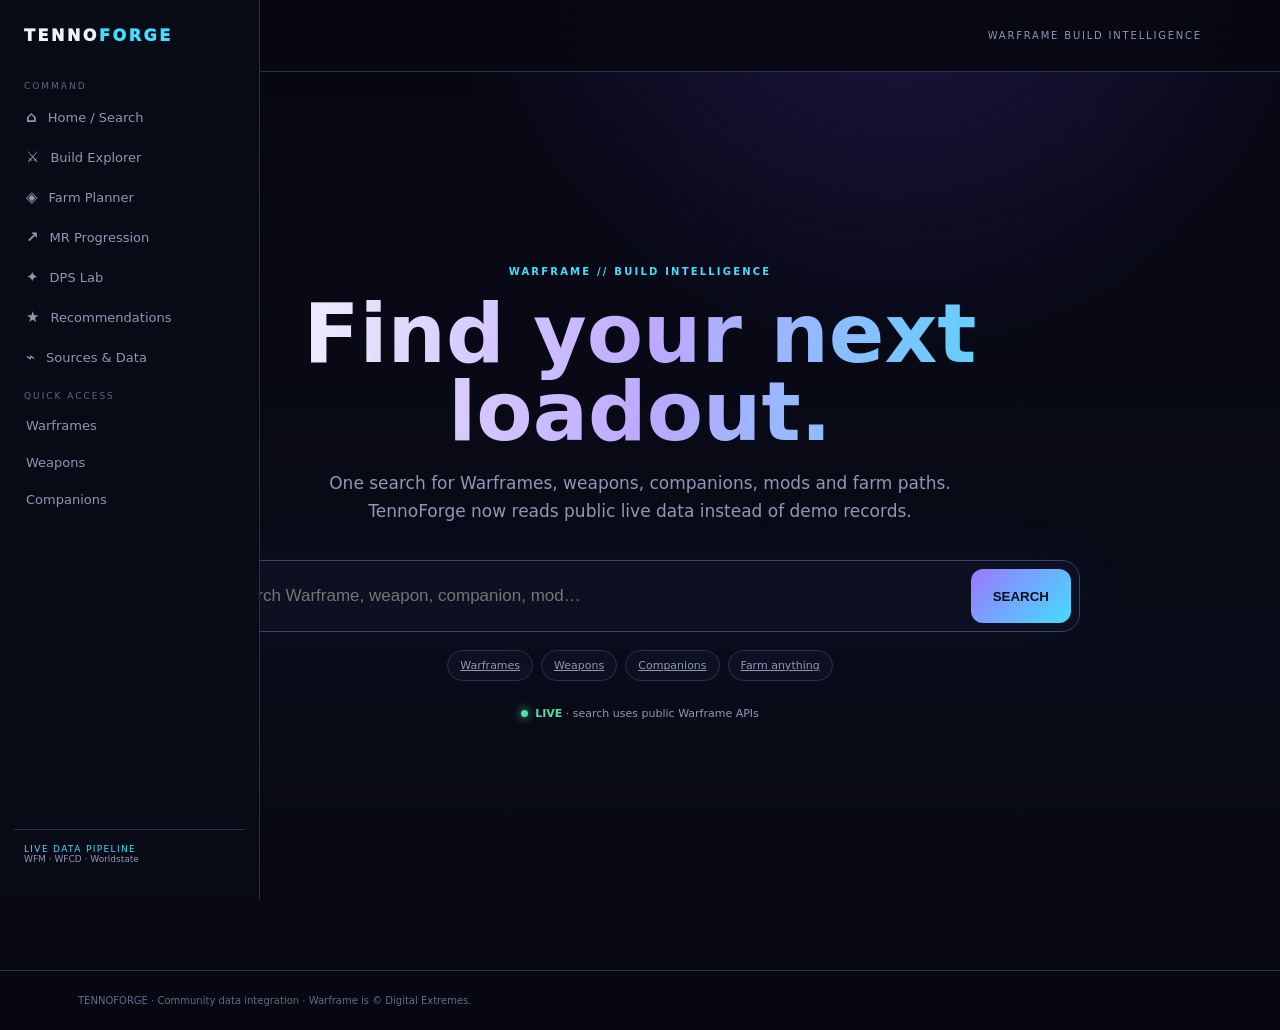
==== index.html @ 79ff18f7 "initial" ====
<!doctype html><html lang="en"><head><meta charset="utf-8"><meta name="viewport" content="width=device-width,initial-scale=1,viewport-fit=cover"><meta name="theme-color" content="#060711"><title>TennoForge</title><link rel="stylesheet" href="/css/style.css"></head><body><button class="menuBtn" id="menuBtn">☰</button><aside class="sidebar" id="sidebar"><div class="sideLogo">TENNO<span>FORGE</span></div><div class="sideLabel">COMMAND</div><a class="sideLink" href="/"><b>⌂</b> Home / Search</a><a class="sideLink" href="/builds.html"><b>⚔</b> Build Explorer</a><a class="sideLink" href="/farm.html"><b>◈</b> Farm Planner</a><a class="sideLink" href="/progression.html"><b>↗</b> MR Progression</a><a class="sideLink" href="/dps.html"><b>✦</b> DPS Lab</a><a class="sideLink" href="/recommendations.html"><b>★</b> Recommendations</a><a class="sideLink" href="/sources.html"><b>⌁</b> Sources & Data</a><div class="sideLabel">QUICK ACCESS</div><a class="sideLink" href="/builds.html?type=warframe">Warframes</a><a class="sideLink" href="/builds.html?type=weapon">Weapons</a><a class="sideLink" href="/builds.html?type=companion">Companions</a><div class="sideFooter">LIVE DATA PIPELINE<br><span>WFM · WFCD · Worldstate</span></div></aside><div class="scrim" id="scrim"></div><header class="top"><div class="wrap nav"><div class="logo">TENNO<span>FORGE</span></div><div class="navHint">WARFRAME BUILD INTELLIGENCE</div></div></header><main class="wrap content"><section class="home"><div class="searchShell"><div class="eyebrow">WARFRAME // BUILD INTELLIGENCE</div><h1>Find your next<br>loadout.</h1><p>One search for Warframes, weapons, companions, mods and farm paths. TennoForge now reads public live data instead of demo records.</p><div class="searchBox"><input id="homeSearch" placeholder="Search Warframe, weapon, companion, mod…" autocomplete="off"><button id="goSearch">SEARCH</button></div><div class="quick"><a class="chip" href="/builds.html?type=warframe">Warframes</a><a class="chip" href="/builds.html?type=weapon">Weapons</a><a class="chip" href="/builds.html?type=companion">Companions</a><a class="chip" href="/farm.html">Farm anything</a></div><div class="status" id="homeStatus"><span class="liveDot"></span><strong>LIVE</strong> · search uses public Warframe APIs</div><div id="fallbackLinks" class="fallbackLinks hidden" aria-live="polite"></div>
<div id="searchStatus" class="searchStatus hidden" role="status" aria-live="polite">
<span class="statusDot"></span><span class="statusMessage">Ready</span>
<span class="statusTrack"><span class="statusStep" data-step="connect">API</span><span class="statusStep" data-step="filter">FILTER</span><span class="statusStep" data-step="done">DONE</span></span>
</div>
<div id="homeResults" class="homeResults"></div></div></section></main><footer><div class="wrap">TENNOFORGE · Community data integration · Warframe is © Digital Extremes.</div></footer><script src="/js/app.js"></script></body></html>
---- css/style.css ----
:root{--bg:#060711;--panel:#0d1020;--panel2:#11152a;--line:#293054;--text:#eef1ff;--muted:#8f97b6;--cyan:#43ddff;--violet:#9b78ff;--green:#4ee1a0;--warn:#ffd166;--sidebar:260px}
*{box-sizing:border-box}html{scroll-behavior:smooth}body{margin:0;background:radial-gradient(circle at 70% -10%,#21184b 0,transparent 32%),linear-gradient(180deg,#060711,#090b18 65%,#060711);color:var(--text);font-family:Inter,ui-sans-serif,system-ui,-apple-system,Segoe UI,sans-serif;min-height:100vh}body:before{content:"";position:fixed;inset:0;pointer-events:none;opacity:.25;background-image:linear-gradient(#ffffff06 1px,transparent 1px),linear-gradient(90deg,#ffffff06 1px,transparent 1px);background-size:32px 32px}
a{color:inherit}.wrap{max-width:1180px;margin:auto;padding:0 28px}.top{height:72px;border-bottom:1px solid var(--line);position:sticky;top:0;z-index:15;background:#070812e8;backdrop-filter:blur(18px);left:var(--sidebar)}.nav{height:100%;display:flex;align-items:center;justify-content:space-between}.logo{font-weight:950;letter-spacing:.16em}.logo span,.sideLogo span{color:var(--cyan)}.navHint{font-size:10px;letter-spacing:.18em;color:var(--muted)}
.sidebar{position:fixed;z-index:30;left:0;top:0;bottom:0;width:var(--sidebar);padding:22px 14px;background:#090b16ed;border-right:1px solid var(--line);backdrop-filter:blur(20px);display:flex;flex-direction:column}.sideLogo{font-weight:950;letter-spacing:.16em;padding:4px 10px 22px}.sideLabel{font-size:9px;letter-spacing:.22em;color:#5f6787;margin:14px 10px 6px}.sideLink{display:flex;gap:11px;align-items:center;padding:11px 12px;border-radius:11px;text-decoration:none;color:var(--muted);font-size:13px}.sideLink:hover,.sideLink.active{color:#fff;background:#9b78ff18;box-shadow:inset 2px 0 var(--cyan)}.sideLink b{font-size:15px}.sideFooter{margin-top:auto;border-top:1px solid var(--line);padding:14px 10px;color:var(--cyan);font-size:9px;letter-spacing:.15em}.sideFooter span{color:var(--muted);letter-spacing:0}.menuBtn,.scrim{display:none}
.content{padding-top:42px;padding-bottom:70px}.home{min-height:calc(100vh - 114px);display:flex;align-items:center;justify-content:center}.searchShell{width:min(880px,100%);text-align:center}.eyebrow{font-size:10px;letter-spacing:.22em;color:var(--cyan);font-weight:800}.home h1{font-size:clamp(44px,8vw,82px);line-height:.95;margin:18px 0;background:linear-gradient(100deg,#fff,#bca8ff 52%,var(--cyan));-webkit-background-clip:text;background-clip:text;color:transparent}.home p{max-width:650px;margin:0 auto 34px;color:var(--muted);font-size:17px;line-height:1.7}.searchBox{display:flex;gap:10px;padding:8px;border:1px solid #3a456f;background:#0c1020;border-radius:18px;box-shadow:0 0 60px #43ddff0d}.searchBox input{flex:1;min-width:0;border:0;outline:0;background:transparent;color:#fff;padding:17px 18px;font-size:17px}.searchBox button{border:0;border-radius:12px;padding:0 22px;background:linear-gradient(135deg,var(--violet),var(--cyan));color:#06101a;font-weight:900}.quick{display:flex;justify-content:center;gap:8px;flex-wrap:wrap;margin-top:18px}.chip{border:1px solid var(--line);background:#0c1020;color:var(--muted);padding:8px 12px;border-radius:999px;font-size:11px}.status{margin:26px auto 0;color:var(--muted);font-size:11px}.status strong{color:var(--green)}
.pageHead{padding:28px 0 24px;border-bottom:1px solid var(--line);margin-bottom:22px}.pageHead h1{font-size:42px;margin:8px 0}.pageHead p{color:var(--muted);max-width:720px;line-height:1.6}.toolbar{display:grid;grid-template-columns:2fr repeat(4,1fr);gap:10px;margin-bottom:18px}.input,.select{width:100%;padding:13px 14px;border:1px solid var(--line);border-radius:12px;background:#0c1020;color:#fff;outline:none}.grid{display:grid;grid-template-columns:repeat(3,1fr);gap:14px}.card,.panel{background:linear-gradient(180deg,#101429,#0c1020);border:1px solid var(--line);border-radius:16px;padding:18px}.card h3{font-size:21px;margin:5px 0}.cardtop{display:flex;justify-content:space-between;gap:12px}.type{font-size:9px;text-transform:uppercase;letter-spacing:.2em;color:var(--cyan)}.badge{border:1px solid #6e5bb0;background:#9b78ff18;color:#cbbcff;border-radius:999px;padding:6px 9px;font-size:10px;font-weight:900}.desc{color:var(--muted);line-height:1.5;min-height:48px}.stats{display:grid;grid-template-columns:repeat(3,1fr);gap:7px;margin:14px 0}.stat{border:1px solid var(--line);border-radius:10px;padding:9px}.stat b{display:block}.stat small{color:var(--muted)}.tip{margin-top:12px;padding:11px 12px;border-left:2px solid var(--cyan);background:#43ddff08;color:#b3b9d0;font-size:11px;line-height:1.55}.tip b{color:#fff}.sourceLink{display:inline-block;margin-top:13px;color:var(--cyan);font-size:11px;text-decoration:none}.notice{border:1px solid #5c4b22;background:#ffd1660a;color:#c7bb93;border-radius:12px;padding:12px;font-size:11px}.liveDot{display:inline-block;width:7px;height:7px;border-radius:50%;background:var(--green);box-shadow:0 0 10px var(--green);margin-right:7px}.section{margin-top:42px}.section h2{font-size:34px;margin:0 0 8px}.sub{color:var(--muted);line-height:1.6}.table{width:100%;border-collapse:collapse}.table th,.table td{padding:12px 10px;border-bottom:1px solid var(--line);text-align:left;font-size:12px}.table th{color:var(--muted);font-size:9px;letter-spacing:.16em;text-transform:uppercase}.cards{display:grid;grid-template-columns:repeat(2,1fr);gap:14px}.metric{display:flex;justify-content:space-between;gap:12px;align-items:center}.bar{height:7px;border-radius:99px;background:#222943;overflow:hidden}.bar i{display:block;height:100%;background:linear-gradient(90deg,var(--violet),var(--cyan))}.links{display:flex;gap:10px;flex-wrap:wrap}.linkBtn{border:1px solid var(--line);border-radius:10px;padding:10px 12px;text-decoration:none;color:var(--muted);font-size:11px}.linkBtn:hover{color:#fff;border-color:#59658f}
footer{border-top:1px solid var(--line);padding:24px 0;color:#626b8a;font-size:10px}
@media(max-width:900px){:root{--sidebar:0px}.sidebar{transform:translateX(-105%);transition:.2s;width:280px}.sidebar.open{transform:none}.scrim{display:none;position:fixed;inset:0;background:#000a;z-index:25}.scrim.open{display:block}.menuBtn{display:block;position:fixed;z-index:40;top:15px;left:14px;width:42px;height:42px;border-radius:11px;border:1px solid var(--line);background:#0c1020;color:#fff;font-size:20px}.top{left:0}.nav{justify-content:center}.nav .logo{margin-left:38px}.navHint{display:none}.wrap{padding-left:20px;padding-right:20px}.grid{grid-template-columns:1fr}.toolbar{grid-template-columns:1fr 1fr}.cards{grid-template-columns:1fr}.home{min-height:calc(100vh - 72px);padding-top:30px}.searchBox{flex-direction:column}.searchBox button{height:48px}.home h1{font-size:52px}.home p{font-size:15px}.pageHead h1{font-size:34px}}
@media(max-width:520px){.toolbar{grid-template-columns:1fr}.stats{grid-template-columns:1fr 1fr 1fr}.card{padding:15px}.pageHead{padding-top:12px}}
.homeResults{margin-top:28px;text-align:left}.resultHead{display:flex;justify-content:space-between;color:var(--muted);font-size:10px;letter-spacing:.18em;margin-bottom:10px}.resultHead b{color:var(--cyan)}.homeResultsGrid{display:grid;grid-template-columns:repeat(3,1fr);gap:10px}.resultCard{display:block;text-decoration:none;border:1px solid var(--line);border-radius:14px;padding:15px;background:#0c1020;transition:.18s}.resultCard:hover{border-color:#5f6ba0;transform:translateY(-2px)}.resultCard h3{margin:6px 0 12px;font-size:17px}.resultMeta{display:flex;justify-content:space-between;gap:8px;color:var(--muted);font-size:10px}.resultArrow{margin-top:15px;color:var(--cyan);font-size:9px;letter-spacing:.16em}@media(max-width:700px){.homeResultsGrid{grid-template-columns:1fr 1fr}}@media(max-width:520px){.homeResultsGrid{grid-template-columns:1fr}}

.itemImg{width:72px;height:72px;object-fit:contain;display:block;margin:0 auto 10px;filter:drop-shadow(0 8px 18px #0008)}
.cardImg{width:82px;height:82px;object-fit:contain;display:block;margin:0 auto 8px;filter:drop-shadow(0 8px 18px #0008)}
.cardLinks{display:flex;gap:8px;flex-wrap:wrap}.resultCard{min-height:190px}
.cardLink{display:block;text-decoration:none;color:inherit;cursor:pointer;transition:.18s}.cardLink:hover{border-color:#5f6ba0;transform:translateY(-2px)}
.mrLink{text-decoration:none;color:inherit;cursor:pointer}.mrLink:hover b{color:var(--cyan)}

.liveStatus{font-size:10px;letter-spacing:.08em;color:var(--cyan);opacity:.9}.liveStatus.stale{color:#f5b84b}

.searchStatus{display:flex;align-items:center;gap:10px;min-height:34px;margin:10px 0 4px;padding:8px 11px;border:1px solid var(--line);border-radius:10px;background:#0b0f1ce8;color:var(--muted);font-size:11px;letter-spacing:.03em}
.searchStatus.hidden{display:none}.statusDot{width:8px;height:8px;border-radius:50%;background:#69708e;box-shadow:0 0 0 0 transparent;flex:0 0 auto}
.searchStatus.loading .statusDot{background:var(--cyan);box-shadow:0 0 12px var(--cyan);animation:tfpulse 1s infinite}
.searchStatus.success .statusDot{background:#68f3a4;box-shadow:0 0 9px #68f3a4}
.searchStatus.error .statusDot{background:#ff667e;box-shadow:0 0 9px #ff667e}
.statusTrack{display:inline-flex;gap:5px;margin-left:auto}.statusStep{opacity:.35}.statusStep.on{opacity:1;color:#fff}
@keyframes tfpulse{0%,100%{opacity:.45;transform:scale(.85)}50%{opacity:1;transform:scale(1.15)}}

.fallbackLinks{margin:12px 0;padding:12px;border:1px solid #8b7134;border-radius:12px;background:#17130b;display:flex;flex-wrap:wrap;gap:8px;align-items:center}.fallbackLinks.hidden{display:none}.fallbackTitle{width:100%;font-size:11px;color:#d9c78b}.fallbackLinks a{padding:7px 10px;border:1px solid #8b7134;border-radius:9px;color:#f2df9b;text-decoration:none;font-size:11px}
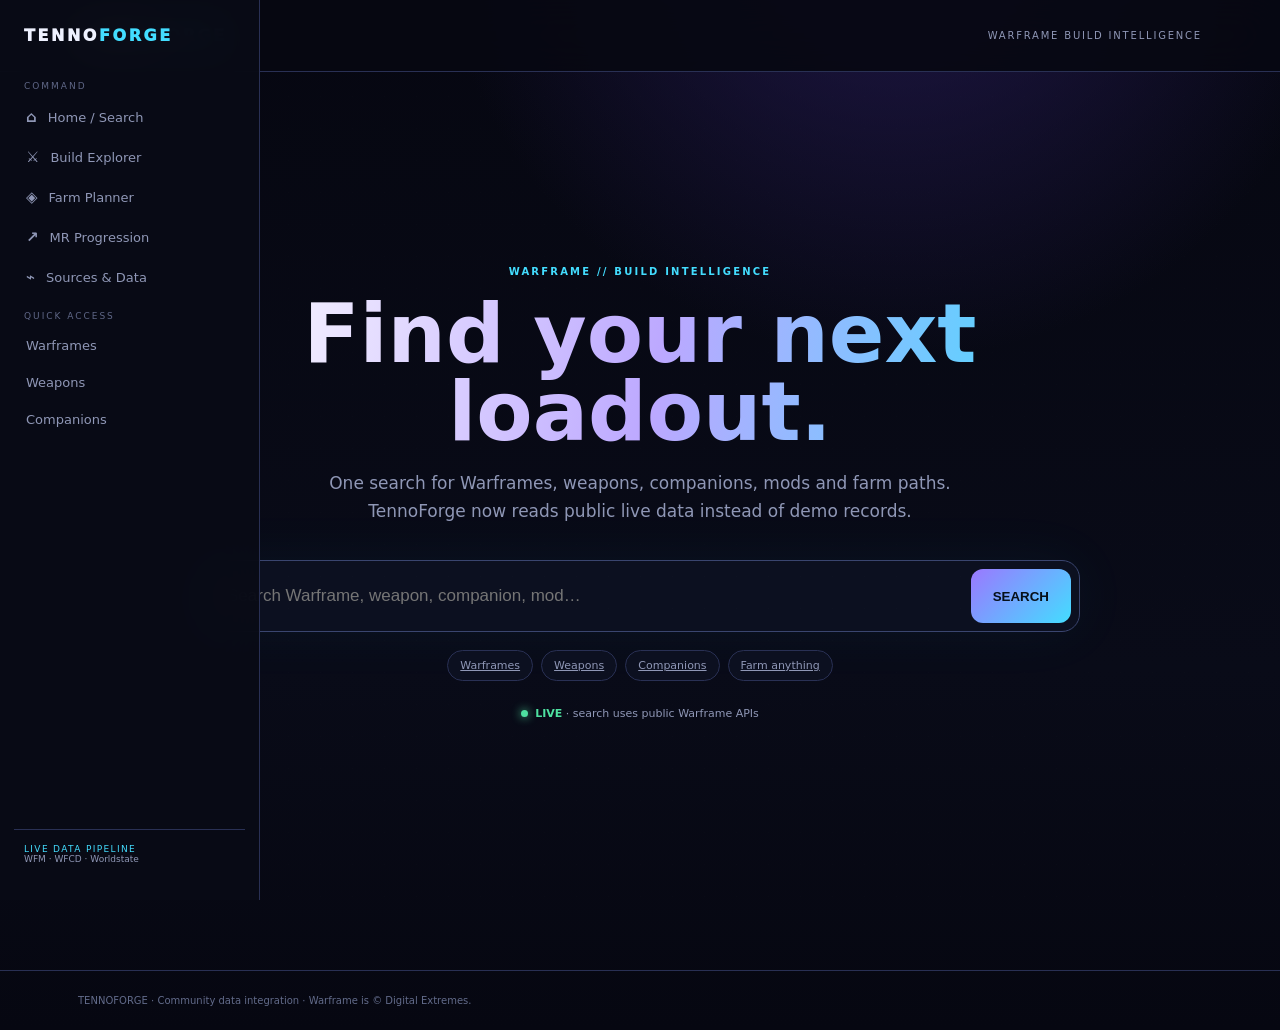
==== commit 5307f1dd: "Revamp search reliability and filtering, remove DPS Lab and Build Recommender" ====
--- a/index.html
+++ b/index.html
@@ -1,4 +1,4 @@
-<!doctype html><html lang="en"><head><meta charset="utf-8"><meta name="viewport" content="width=device-width,initial-scale=1,viewport-fit=cover"><meta name="theme-color" content="#060711"><title>TennoForge</title><link rel="stylesheet" href="/css/style.css"></head><body><button class="menuBtn" id="menuBtn">☰</button><aside class="sidebar" id="sidebar"><div class="sideLogo">TENNO<span>FORGE</span></div><div class="sideLabel">COMMAND</div><a class="sideLink" href="/"><b>⌂</b> Home / Search</a><a class="sideLink" href="/builds.html"><b>⚔</b> Build Explorer</a><a class="sideLink" href="/farm.html"><b>◈</b> Farm Planner</a><a class="sideLink" href="/progression.html"><b>↗</b> MR Progression</a><a class="sideLink" href="/dps.html"><b>✦</b> DPS Lab</a><a class="sideLink" href="/recommendations.html"><b>★</b> Recommendations</a><a class="sideLink" href="/sources.html"><b>⌁</b> Sources & Data</a><div class="sideLabel">QUICK ACCESS</div><a class="sideLink" href="/builds.html?type=warframe">Warframes</a><a class="sideLink" href="/builds.html?type=weapon">Weapons</a><a class="sideLink" href="/builds.html?type=companion">Companions</a><div class="sideFooter">LIVE DATA PIPELINE<br><span>WFM · WFCD · Worldstate</span></div></aside><div class="scrim" id="scrim"></div><header class="top"><div class="wrap nav"><div class="logo">TENNO<span>FORGE</span></div><div class="navHint">WARFRAME BUILD INTELLIGENCE</div></div></header><main class="wrap content"><section class="home"><div class="searchShell"><div class="eyebrow">WARFRAME // BUILD INTELLIGENCE</div><h1>Find your next<br>loadout.</h1><p>One search for Warframes, weapons, companions, mods and farm paths. TennoForge now reads public live data instead of demo records.</p><div class="searchBox"><input id="homeSearch" placeholder="Search Warframe, weapon, companion, mod…" autocomplete="off"><button id="goSearch">SEARCH</button></div><div class="quick"><a class="chip" href="/builds.html?type=warframe">Warframes</a><a class="chip" href="/builds.html?type=weapon">Weapons</a><a class="chip" href="/builds.html?type=companion">Companions</a><a class="chip" href="/farm.html">Farm anything</a></div><div class="status" id="homeStatus"><span class="liveDot"></span><strong>LIVE</strong> · search uses public Warframe APIs</div><div id="fallbackLinks" class="fallbackLinks hidden" aria-live="polite"></div>
+<!doctype html><html lang="en"><head><meta charset="utf-8"><meta name="viewport" content="width=device-width,initial-scale=1,viewport-fit=cover"><meta name="theme-color" content="#060711"><title>TennoForge</title><link rel="stylesheet" href="/css/style.css"></head><body><button class="menuBtn" id="menuBtn">☰</button><aside class="sidebar" id="sidebar"><div class="sideLogo">TENNO<span>FORGE</span></div><div class="sideLabel">COMMAND</div><a class="sideLink" href="/"><b>⌂</b> Home / Search</a><a class="sideLink" href="/builds.html"><b>⚔</b> Build Explorer</a><a class="sideLink" href="/farm.html"><b>◈</b> Farm Planner</a><a class="sideLink" href="/progression.html"><b>↗</b> MR Progression</a><a class="sideLink" href="/sources.html"><b>⌁</b> Sources & Data</a><div class="sideLabel">QUICK ACCESS</div><a class="sideLink" href="/builds.html?type=warframe">Warframes</a><a class="sideLink" href="/builds.html?type=weapon">Weapons</a><a class="sideLink" href="/builds.html?type=companion">Companions</a><div class="sideFooter">LIVE DATA PIPELINE<br><span>WFM · WFCD · Worldstate</span></div></aside><div class="scrim" id="scrim"></div><header class="top"><div class="wrap nav"><div class="logo">TENNO<span>FORGE</span></div><div class="navHint">WARFRAME BUILD INTELLIGENCE</div></div></header><main class="wrap content"><section class="home"><div class="searchShell"><div class="eyebrow">WARFRAME // BUILD INTELLIGENCE</div><h1>Find your next<br>loadout.</h1><p>One search for Warframes, weapons, companions, mods and farm paths. TennoForge now reads public live data instead of demo records.</p><div class="searchBox"><input id="homeSearch" placeholder="Search Warframe, weapon, companion, mod…" autocomplete="off"><button id="goSearch">SEARCH</button></div><div class="quick"><a class="chip" href="/builds.html?type=warframe">Warframes</a><a class="chip" href="/builds.html?type=weapon">Weapons</a><a class="chip" href="/builds.html?type=companion">Companions</a><a class="chip" href="/farm.html">Farm anything</a></div><div class="status" id="homeStatus"><span class="liveDot"></span><strong>LIVE</strong> · search uses public Warframe APIs</div><div id="fallbackLinks" class="fallbackLinks hidden" aria-live="polite"></div>
 <div id="searchStatus" class="searchStatus hidden" role="status" aria-live="polite">
 <span class="statusDot"></span><span class="statusMessage">Ready</span>
 <span class="statusTrack"><span class="statusStep" data-step="connect">API</span><span class="statusStep" data-step="filter">FILTER</span><span class="statusStep" data-step="done">DONE</span></span>
